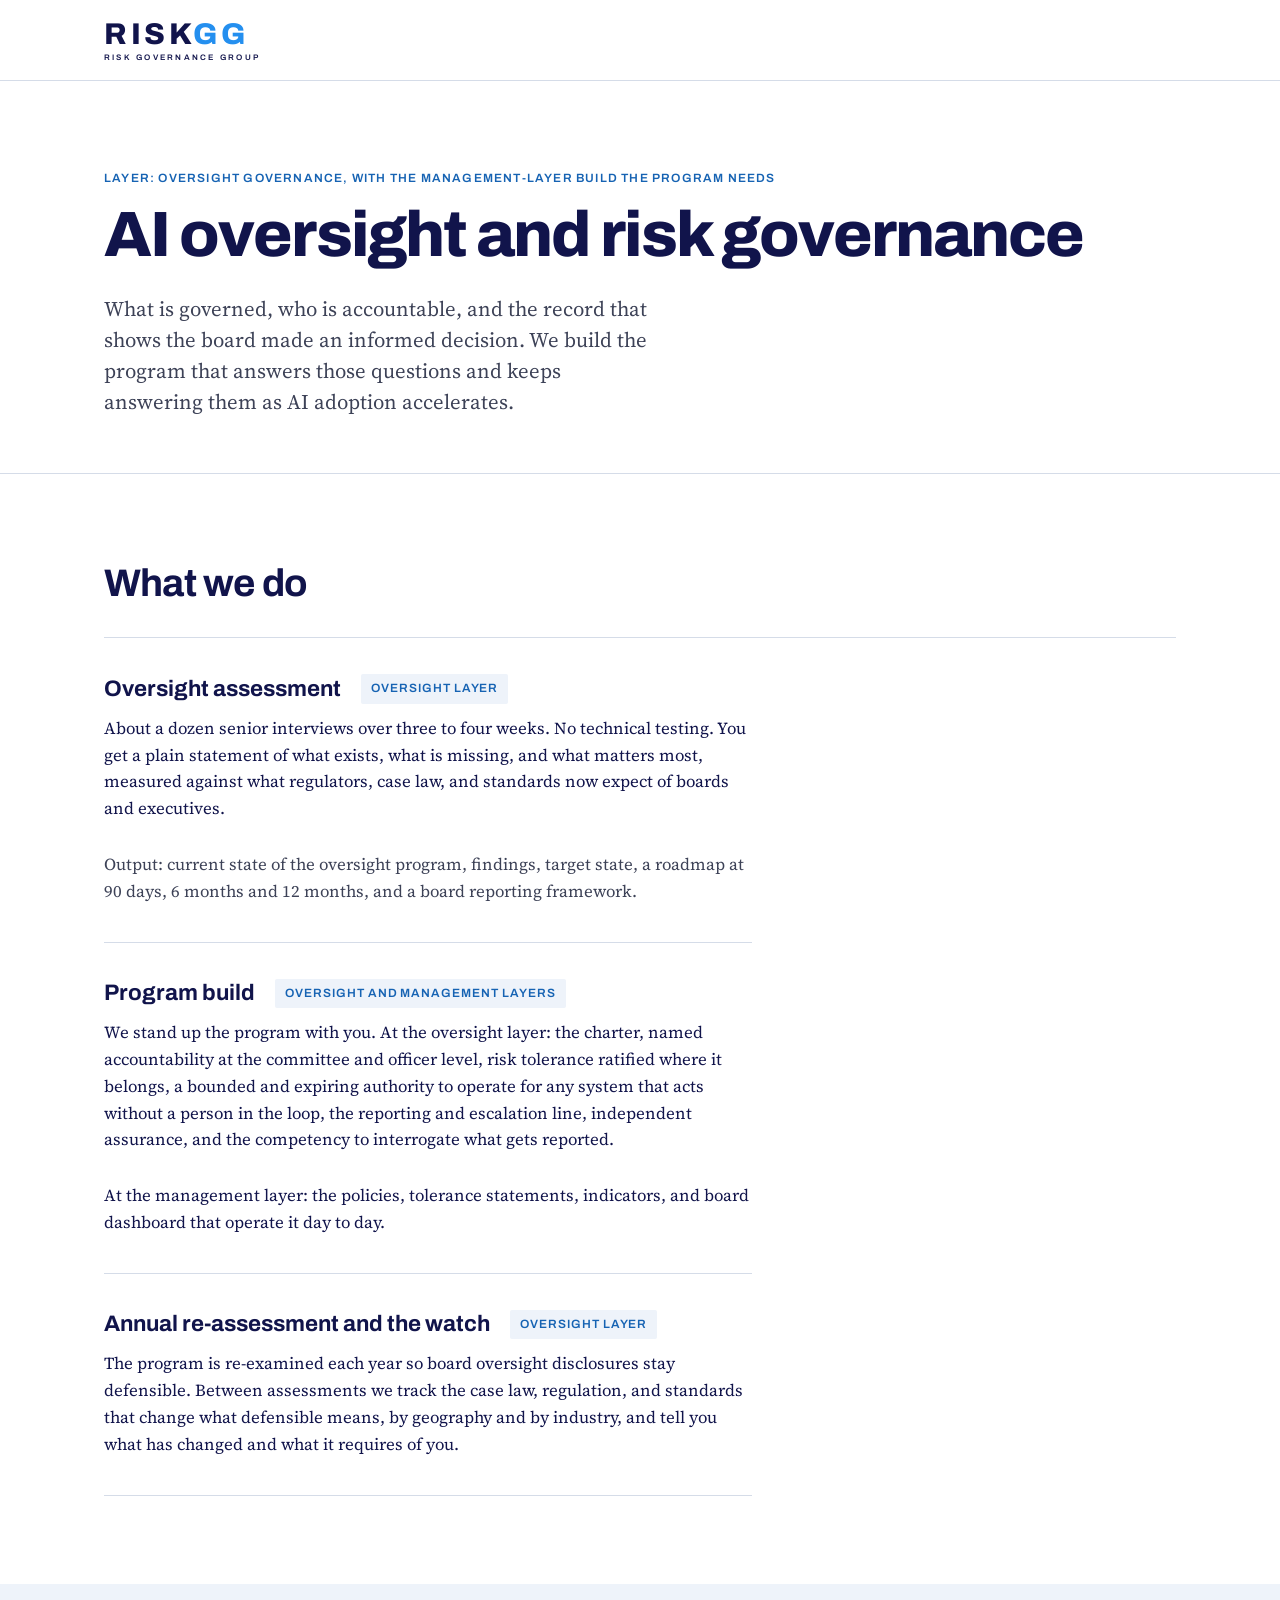
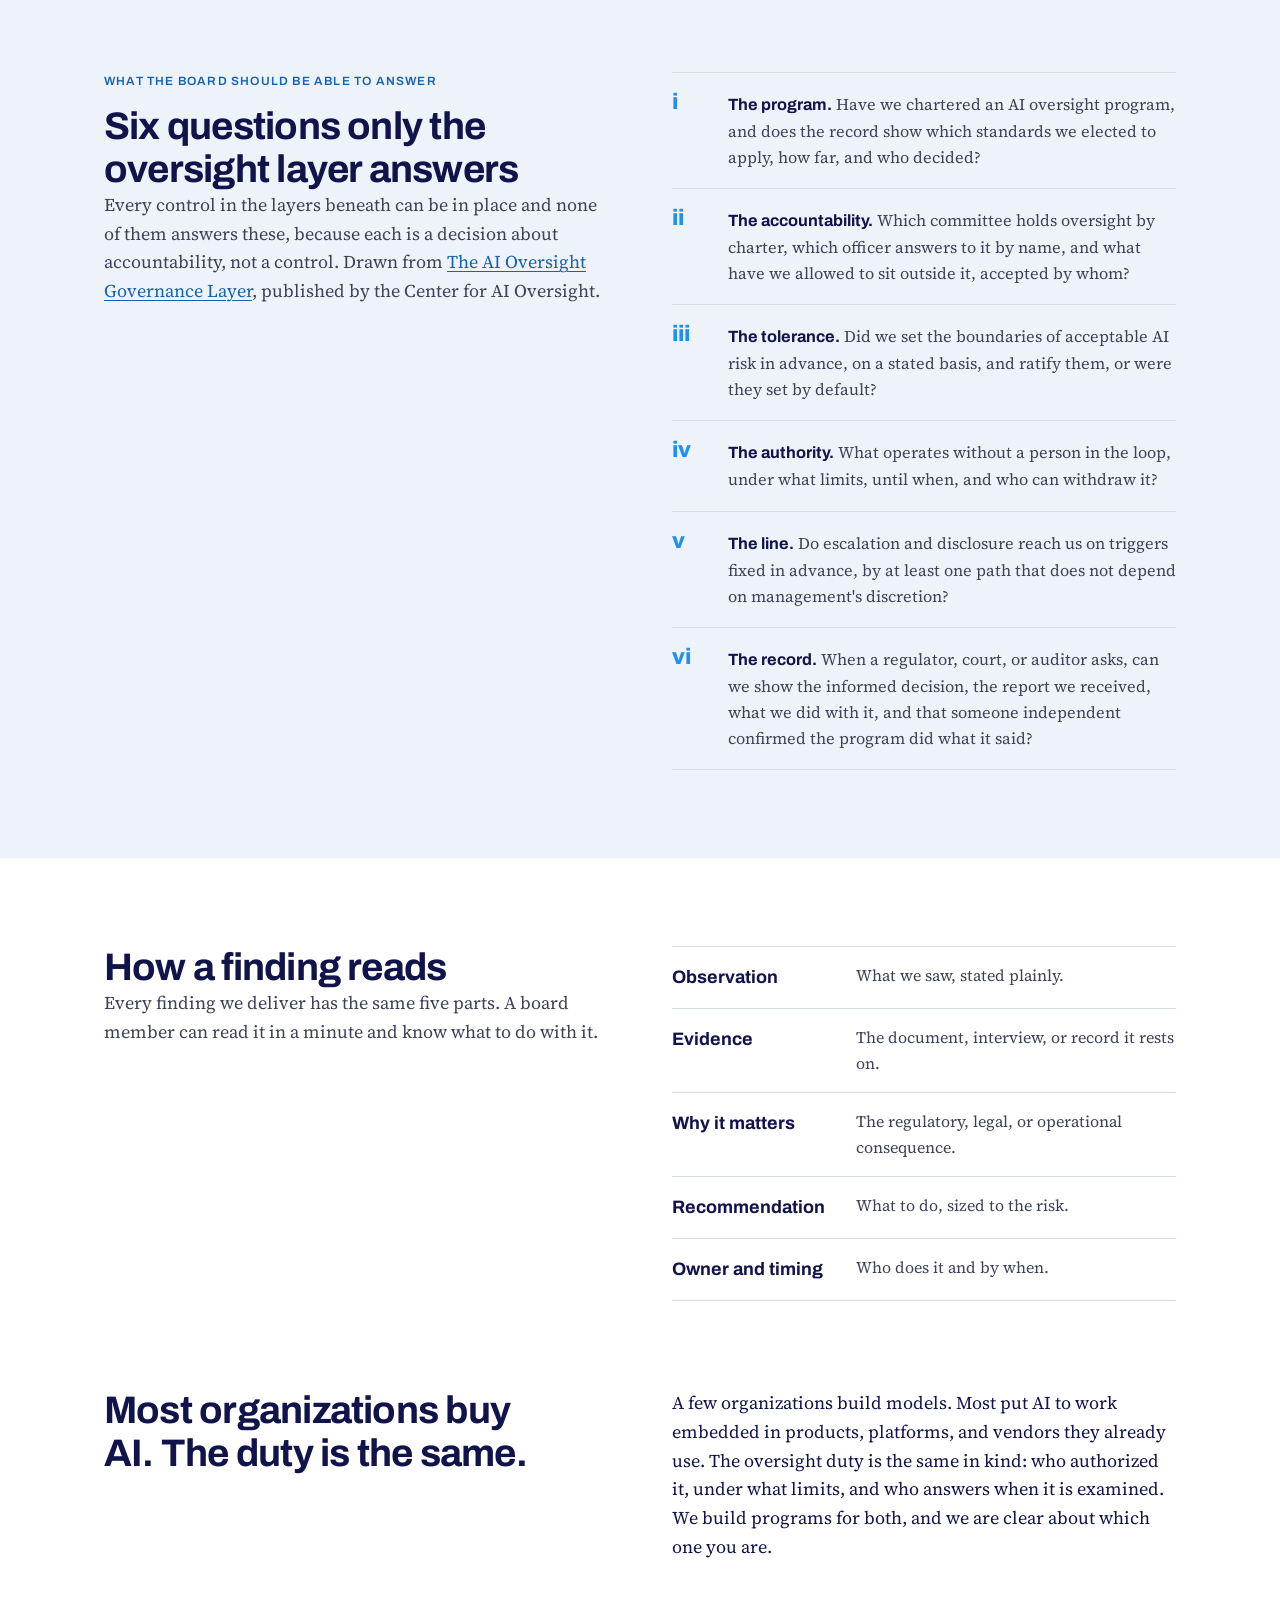
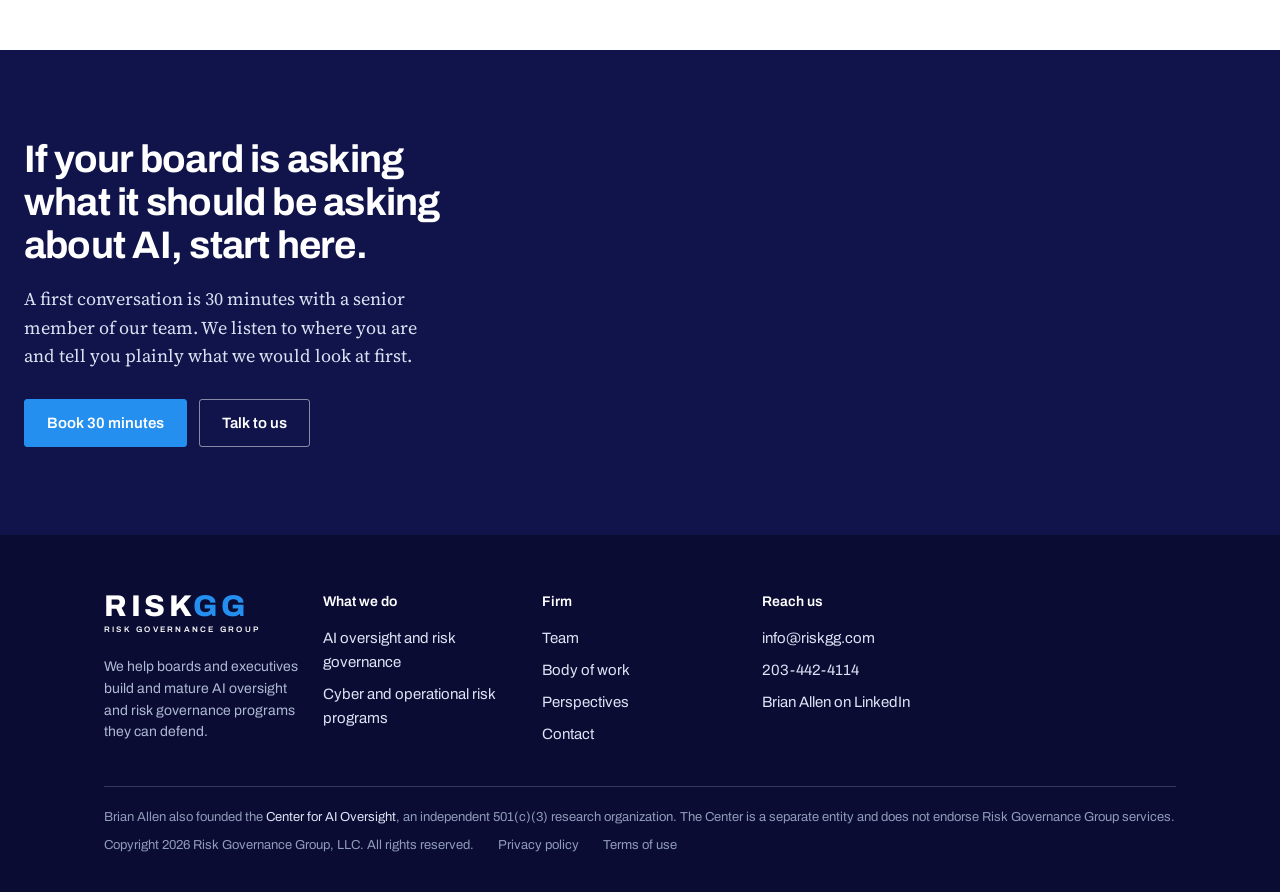
==== ai-oversight.html @ 3fca48e7 "Risk Governance Group site: initial static build for Vercel" ====
<!DOCTYPE html>
<html lang="en">
<head>
<meta charset="utf-8">
<meta name="viewport" content="width=device-width, initial-scale=1">
<title>AI Oversight and Risk Governance | Risk Governance Group</title>
<meta name="description" content="Oversight assessment, program build, and annual re-assessment for boards and executives accountable for AI.">
<link rel="canonical" href="https://riskgg.com/ai-oversight.html">
<meta property="og:type" content="website">
<meta property="og:site_name" content="Risk Governance Group">
<meta property="og:title" content="AI Oversight and Risk Governance | Risk Governance Group">
<meta property="og:description" content="Oversight assessment, program build, and annual re-assessment for boards and executives accountable for AI.">
<meta property="og:url" content="https://riskgg.com/ai-oversight.html">
<meta property="og:image" content="https://riskgg.com/assets/og-image.png">
<meta name="twitter:card" content="summary_large_image">
<link rel="preconnect" href="https://fonts.googleapis.com"><link rel="preconnect" href="https://fonts.gstatic.com" crossorigin><link href="https://fonts.googleapis.com/css2?family=Archivo:wght@400;500;600;700;800&family=Source+Serif+4:ital,opsz,wght@0,8..60,400;0,8..60,600;1,8..60,400&display=swap" rel="stylesheet">
<link rel="stylesheet" href="/styles.css">
<link rel="icon" href="/assets/favicon.svg" type="image/svg+xml">
</head>
<body>
<a class="skip" href="#main">Skip to content</a>
<header class="site-header">
  <div class="wrap header-inner">
    <a href="/" class="wordmark" aria-label="Risk Governance Group home"><span class="wm-top"><span class="wm-risk">RISK</span><span class="wm-gg">GG</span></span><span class="wm-sub">Risk Governance Group</span></a>
    <details class="menu">
      <summary aria-label="Menu">Menu</summary>
      <nav class="nav" aria-label="Primary">
        <a href="/ai-oversight" class="active" aria-current="page">AI oversight</a><a href="/cyber-operational-risk">Cyber and operational risk</a><a href="/team">Team</a><a href="/body-of-work">Body of work</a><a href="/perspectives">Perspectives</a>
        <a href="/contact" class="btn btn-solid btn-nav">Talk to us</a>
      </nav>
    </details>
  </div>
</header>
<main id="main">
<section class="page-hero">
  <div class="wrap">
    <div class="eyebrow">Layer: oversight governance, with the management-layer build the program needs</div>
    <h1>AI oversight and risk governance</h1>
    <p class="lede">What is governed, who is accountable, and the record that shows the board made an informed decision. We build the program that answers those questions and keeps answering them as AI adoption accelerates.</p>
  </div>
</section>

<section class="band">
  <div class="wrap">
    <h2>What we do</h2>
    <div class="engagements">
      <div class="engagement">
        <div class="eng-head"><h3>Oversight assessment</h3><span class="layer-tag">Oversight layer</span></div>
        <p>About a dozen senior interviews over three to four weeks. No technical testing. You get a plain statement of what exists, what is missing, and what matters most, measured against what regulators, case law, and standards now expect of boards and executives.</p>
        <p class="muted small">Output: current state of the oversight program, findings, target state, a roadmap at 90 days, 6 months and 12 months, and a board reporting framework.</p>
      </div>
      <div class="engagement">
        <div class="eng-head"><h3>Program build</h3><span class="layer-tag">Oversight and management layers</span></div>
        <p>We stand up the program with you. At the oversight layer: the charter, named accountability at the committee and officer level, risk tolerance ratified where it belongs, a bounded and expiring authority to operate for any system that acts without a person in the loop, the reporting and escalation line, independent assurance, and the competency to interrogate what gets reported.</p>
        <p>At the management layer: the policies, tolerance statements, indicators, and board dashboard that operate it day to day.</p>
      </div>
      <div class="engagement">
        <div class="eng-head"><h3>Annual re-assessment and the watch</h3><span class="layer-tag">Oversight layer</span></div>
        <p>The program is re-examined each year so board oversight disclosures stay defensible. Between assessments we track the case law, regulation, and standards that change what defensible means, by geography and by industry, and tell you what has changed and what it requires of you.</p>
      </div>
    </div>
  </div>
</section>

<section class="band band-light">
  <div class="wrap split">
    <div>
      <div class="eyebrow">What the board should be able to answer</div>
      <h2>Six questions only the oversight layer answers</h2>
      <p class="muted">Every control in the layers beneath can be in place and none of them answers these, because each is a decision about accountability, not a control. Drawn from <a href="https://cfaio.org/the-ai-oversight-governance-layer" rel="noopener">The AI Oversight Governance Layer</a>, published by the Center for AI Oversight.</p>
    </div>
    <ol class="questions">
      <li><b>The program.</b> Have we chartered an AI oversight program, and does the record show which standards we elected to apply, how far, and who decided?</li>
      <li><b>The accountability.</b> Which committee holds oversight by charter, which officer answers to it by name, and what have we allowed to sit outside it, accepted by whom?</li>
      <li><b>The tolerance.</b> Did we set the boundaries of acceptable AI risk in advance, on a stated basis, and ratify them, or were they set by default?</li>
      <li><b>The authority.</b> What operates without a person in the loop, under what limits, until when, and who can withdraw it?</li>
      <li><b>The line.</b> Do escalation and disclosure reach us on triggers fixed in advance, by at least one path that does not depend on management's discretion?</li>
      <li><b>The record.</b> When a regulator, court, or auditor asks, can we show the informed decision, the report we received, what we did with it, and that someone independent confirmed the program did what it said?</li>
    </ol>
  </div>
</section>

<section class="band">
  <div class="wrap split">
    <div>
      <h2>How a finding reads</h2>
      <p class="muted">Every finding we deliver has the same five parts. A board member can read it in a minute and know what to do with it.</p>
    </div>
    <div class="finding">
      <div><b>Observation</b><span>What we saw, stated plainly.</span></div>
      <div><b>Evidence</b><span>The document, interview, or record it rests on.</span></div>
      <div><b>Why it matters</b><span>The regulatory, legal, or operational consequence.</span></div>
      <div><b>Recommendation</b><span>What to do, sized to the risk.</span></div>
      <div><b>Owner and timing</b><span>Who does it and by when.</span></div>
    </div>
  </div>
</section>

<section class="band band-tight">
  <div class="wrap split">
    <h2>Most organizations buy AI. The duty is the same.</h2>
    <div>
      <p>A few organizations build models. Most put AI to work embedded in products, platforms, and vendors they already use. The oversight duty is the same in kind: who authorized it, under what limits, and who answers when it is examined. We build programs for both, and we are clear about which one you are.</p>
    </div>
  </div>
</section>

<section class="band band-navy cta">
  <div class="wrap cta-inner">
    <h2>If your board is asking what it should be asking about AI, start here.</h2>
    <p>A first conversation is 30 minutes with a senior member of our team. We listen to where you are and tell you plainly what we would look at first.</p>
    <div class="btn-row"><a href="https://calendar.app.google/1QkTQTcaoQQRDGSk6" rel="noopener" class="btn btn-blue">Book 30 minutes</a><a href="/contact" class="btn btn-ghost-light">Talk to us</a></div>
  </div>
</section>
</main>
<footer class="site-footer">
  <div class="wrap footer-grid">
    <div class="footer-brand">
      <a href="/" class="wordmark wordmark-white" aria-label="Risk Governance Group home"><span class="wm-top"><span class="wm-risk">RISK</span><span class="wm-gg">GG</span></span><span class="wm-sub">Risk Governance Group</span></a>
      <p>We help boards and executives build and mature AI oversight and risk governance programs they can defend.</p>
    </div>
    <div>
      <h4>What we do</h4>
      <a href="/ai-oversight">AI oversight and risk governance</a>
      <a href="/cyber-operational-risk">Cyber and operational risk programs</a>
    </div>
    <div>
      <h4>Firm</h4>
      <a href="/team">Team</a>
      <a href="/body-of-work">Body of work</a>
      <a href="/perspectives">Perspectives</a>
      <a href="/contact">Contact</a>
    </div>
    <div>
      <h4>Reach us</h4>
      <a href="mailto:info@riskgg.com">info@riskgg.com</a>
      <a href="tel:+12034424114">203-442-4114</a>
      <a href="https://www.linkedin.com/in/brian-allen-esq-93a1545/" rel="noopener">Brian Allen on LinkedIn</a>
    </div>
    <div class="footer-legal">
      <span>Brian Allen also founded the <a href="https://cfaio.org" rel="noopener">Center for AI Oversight</a>, an independent 501(c)(3) research organization. The Center is a separate entity and does not endorse Risk Governance Group services.</span>
      <div class="footer-copy"><span>Copyright 2026 Risk Governance Group, LLC. All rights reserved.</span><a href="/privacy">Privacy policy</a><a href="/terms">Terms of use</a></div>
    </div>
  </div>
</footer>
</body>
</html>
---- styles.css ----
/* Risk Governance Group site styles
   Layout: one 1120px column, bands of white, pale blue and navy; typography carries the design, no photography.
   Colors (single light look, set explicitly): */
:root{
  --navy:#11144B;
  --navy-deep:#0A0C33;
  --blue:#248FEF;
  --blue-link:#1663B3;
  --ink:#11144B;
  --ink-soft:#3D4257;
  --ink-mute:#6B7186;
  --line:#D5DCE8;
  --pale:#EEF3FA;
  --paper:#FFFFFF;
  --on-navy:#D9E2F2;
  --on-navy-mute:#8F9BB8;
  --display:"Archivo",Arial,Helvetica,sans-serif;
  --body:"Source Serif 4",Georgia,"Times New Roman",serif;
  color-scheme:light;
}
*{box-sizing:border-box}
html{-webkit-text-size-adjust:100%}
body{margin:0;background:var(--paper);color:var(--ink);font-family:var(--body);font-size:18px;line-height:1.6}
img{max-width:100%;height:auto;display:block}
a{color:var(--blue-link);text-underline-offset:3px;text-decoration-thickness:1px}
a:hover{color:var(--navy)}
a:focus-visible,button:focus-visible,summary:focus-visible{outline:3px solid var(--blue);outline-offset:3px}
p{text-wrap:pretty;margin:0 0 1em}
p:last-child{margin-bottom:0}
h1,h2,h3,h4{font-family:var(--display);text-wrap:balance;margin:0;color:var(--ink)}
h1{font-weight:800;font-size:clamp(2.3rem,5vw,4.2rem);line-height:1.04;letter-spacing:-0.03em}
h2{font-weight:700;font-size:clamp(1.6rem,3vw,2.4rem);line-height:1.12;letter-spacing:-0.02em}
h3{font-weight:700;font-size:1.2rem;line-height:1.25}
h4{font-size:14px;font-weight:600}
.measure{max-width:64ch}
.muted{color:var(--ink-soft)}
.small{font-size:1rem}
.skip{position:absolute;left:-999px;top:0;background:var(--navy);color:#fff;padding:8px 12px;z-index:50}
.skip:focus{left:16px}

/* layout */
.wrap{max-width:1120px;margin:0 auto;padding-left:max(24px,env(safe-area-inset-left,0px));padding-right:max(24px,env(safe-area-inset-right,0px))}
.band{padding-block:88px}
.band-tight{padding-block:0 88px}
.band-light{background:var(--pale)}
.band-navy{background:var(--navy);color:#fff}
.band-navy h2,.band-navy h3{color:#fff}
.band-navy p{color:var(--on-navy)}
.eyebrow{font-family:var(--display);font-size:12px;letter-spacing:0.1em;text-transform:uppercase;font-weight:600;color:var(--blue-link);margin-bottom:14px}
.h2-narrow{max-width:22ch;margin-bottom:18px}
.split{display:grid;grid-template-columns:repeat(auto-fit,minmax(300px,1fr));gap:40px 64px;align-items:start}
.split>div{min-width:0}
.split h2+div,.split>h2{min-width:0}
.section-head{display:flex;flex-wrap:wrap;justify-content:space-between;align-items:end;gap:24px}
.section-head>div{max-width:60ch}
.section-head h2{margin-bottom:14px}
.link-strong{font-family:var(--display);font-weight:600;font-size:15px}

/* header */
.site-header{border-bottom:1px solid var(--line);background:var(--paper);position:sticky;top:0;z-index:20}
.header-inner{display:flex;align-items:center;justify-content:space-between;min-height:80px;gap:32px}
.wordmark{display:inline-flex;flex-direction:column;line-height:1;text-decoration:none;color:var(--navy);flex-shrink:0}
.wm-top{font-family:var(--display);font-weight:800;font-size:30px;letter-spacing:0.12em}
.wm-risk{color:var(--navy)}
.wm-gg{color:var(--blue)}
.wm-sub{font-family:var(--display);font-size:8px;letter-spacing:0.28em;text-transform:uppercase;font-weight:600;margin-top:5px;color:var(--navy)}
.wordmark-white .wm-risk,.wordmark-white .wm-sub{color:#fff}
.menu{position:relative}
.menu>summary{list-style:none;cursor:pointer;display:none;font-family:var(--display);font-weight:600;font-size:15px;padding:10px 14px;border:1.5px solid var(--navy);border-radius:3px;color:var(--navy)}
.menu>summary::-webkit-details-marker{display:none}
.nav{display:flex;align-items:center;gap:28px;font-family:var(--display);font-size:15px;font-weight:500;flex-wrap:wrap;row-gap:10px}
.nav a{color:var(--navy);text-decoration:none;white-space:nowrap;padding:4px 0;border-bottom:2px solid transparent}
.nav a:hover{border-bottom-color:var(--blue)}
.nav a.active{border-bottom-color:var(--navy)}
.nav a.btn-nav{border-bottom:0;padding:10px 18px}
@media (max-width:860px){
  .menu>summary{display:inline-block}
  .nav{display:none;position:absolute;right:0;top:calc(100% + 10px);background:var(--paper);border:1px solid var(--line);padding:16px 20px;flex-direction:column;align-items:stretch;gap:14px;min-width:260px;box-shadow:0 12px 32px rgba(17,20,75,0.12)}
  .menu[open]>.nav{display:flex}
  .nav a{white-space:normal}
}

/* buttons */
.btn{font-family:var(--display);font-weight:600;font-size:15px;text-decoration:none;padding:14px 22px;border-radius:3px;display:inline-block;border:1.5px solid var(--navy);transition:background .15s,color .15s,border-color .15s;line-height:1.2}
.btn-solid{background:var(--navy);color:#fff}
.btn-solid:hover{background:var(--blue);border-color:var(--blue);color:#fff}
.btn-outline{color:var(--navy);background:transparent}
.btn-outline:hover{background:var(--navy);color:#fff}
.btn-blue{background:var(--blue);border-color:var(--blue);color:#fff}
.btn-blue:hover{background:#fff;color:var(--navy);border-color:#fff}
.btn-ghost-light{color:#fff;border-color:rgba(255,255,255,0.5);background:transparent}
.btn-ghost-light:hover{border-color:#fff;background:#fff;color:var(--navy)}
.btn-row{display:flex;flex-wrap:wrap;gap:12px;margin-top:28px}

/* hero */
.hero{padding-block:96px 0}
.hero-grid{display:grid;grid-template-columns:repeat(auto-fit,minmax(300px,1fr));gap:48px 64px;align-items:end;margin-bottom:64px}
.hero-copy{grid-column:span 2;min-width:0}
.hero-copy h1{max-width:16ch;margin-bottom:28px}
.lede{font-size:1.3rem;line-height:1.5;color:var(--ink-soft);max-width:56ch}
.hero-aside{font-family:var(--display);font-size:15px;color:var(--ink-soft);border-top:2px solid var(--blue);padding-top:18px;display:flex;flex-direction:column;gap:6px;min-width:0}
.hero-aside h3{font-size:12px;letter-spacing:0.1em;text-transform:uppercase;font-weight:600;margin-bottom:6px;color:var(--navy)}
@media (max-width:700px){.hero-copy{grid-column:span 1}}
.layers{margin:0 0 96px;border:1px solid var(--line);background:var(--paper)}
.layers svg{width:100%;height:auto;display:block}

/* page hero */
.page-hero{padding-block:88px 56px;border-bottom:1px solid var(--line)}
.page-hero h1{margin-bottom:24px}
.page-hero-tight{padding-block:64px 32px}

/* steps */
.steps{display:grid;grid-template-columns:repeat(auto-fit,minmax(260px,1fr));gap:40px 32px;margin-top:48px}
.step{border-top:3px solid var(--navy);padding-top:20px;min-width:0}
.step-n{font-family:var(--display);font-weight:800;font-size:2.4rem;line-height:1;color:var(--blue);display:block;margin-bottom:12px}
.step h3{font-size:1.35rem;margin-bottom:10px}
.step p{font-size:1.02rem}

/* lists */
.list-grid{display:grid;grid-template-columns:repeat(auto-fit,minmax(240px,1fr));gap:0 40px;border-top:1px solid var(--line);min-width:0}
.list-grid>div{padding:22px 0;border-bottom:1px solid var(--line);min-width:0}
.list-grid h3{font-size:1.15rem;margin-bottom:8px}
.list-grid p{font-size:1rem;color:var(--ink-soft)}
.roles{display:grid;grid-template-columns:1fr;border-top:1px solid var(--line);min-width:0}
.roles>div{padding:18px 0;border-bottom:1px solid var(--line);display:flex;flex-direction:column;gap:4px}
.roles b{font-family:var(--display);font-weight:700;font-size:1.05rem}
.roles span{font-size:0.98rem;color:var(--ink-soft);line-height:1.5}
.roles-wide{grid-template-columns:repeat(auto-fit,minmax(300px,1fr));gap:0 48px;margin-top:36px}
.roles-wide>div{padding:24px 0}

/* statement */
.statement-inner{display:grid;grid-template-columns:repeat(auto-fit,minmax(300px,1fr));gap:32px 64px;align-items:end}
.statement-big{font-family:var(--display);font-weight:700;font-size:clamp(1.5rem,3vw,2.2rem);line-height:1.22;letter-spacing:-0.02em;max-width:24ch;grid-column:span 2;color:#fff}
.statement-small{font-size:1.2rem;line-height:1.5}
@media (max-width:700px){.statement-big{grid-column:span 1}}

/* cards */
.cards-3{display:grid;grid-template-columns:repeat(auto-fit,minmax(280px,1fr));gap:24px;margin-top:48px}
.card,.book{display:flex;flex-direction:column;gap:12px;background:var(--paper);padding:28px;border-top:3px solid var(--navy);text-decoration:none;color:var(--ink);min-width:0;transition:border-top-color .15s}
.card:hover,.book:hover{border-top-color:var(--blue);color:var(--ink)}
.band-light .card{background:var(--paper)}
.card-kicker{font-family:var(--display);font-size:12px;letter-spacing:0.08em;text-transform:uppercase;color:var(--ink-mute)}
.card-title{font-family:var(--display);font-weight:700;font-size:1.3rem;line-height:1.2}
.card-text{font-size:1rem;color:var(--ink-soft);line-height:1.5}
.card-link{font-family:var(--display);font-size:14px;font-weight:600;color:var(--blue-link);margin-top:auto}
.books{display:grid;grid-template-columns:repeat(auto-fit,minmax(280px,1fr));gap:24px;margin-top:40px}
.book{background:var(--pale)}
.book-static{cursor:default}
.book-static:hover{border-top-color:var(--navy)}

/* engagements */
.engagements{display:grid;grid-template-columns:1fr;border-top:1px solid var(--line);margin-top:32px}
.engagement{padding:36px 0;border-bottom:1px solid var(--line);display:grid;grid-template-columns:minmax(0,1fr);gap:12px;max-width:72ch}
.eng-head{display:flex;flex-wrap:wrap;align-items:center;gap:12px 20px}
.eng-head h3{font-size:1.4rem}
.layer-tag{font-family:var(--display);font-size:12px;letter-spacing:0.08em;text-transform:uppercase;font-weight:600;color:var(--blue-link);background:var(--pale);padding:5px 10px;border-radius:2px}
.engagement p{font-size:1.05rem}

/* questions */
.questions{margin:0;padding:0;list-style:none;counter-reset:q;border-top:1px solid var(--line);min-width:0}
.questions li{counter-increment:q;padding:18px 0 18px 56px;border-bottom:1px solid var(--line);position:relative;font-size:1.02rem;color:var(--ink-soft)}
.questions li::before{content:counter(q,lower-roman);position:absolute;left:0;top:18px;font-family:var(--display);font-weight:800;font-size:1.4rem;color:var(--blue);line-height:1}
.questions b{font-family:var(--display);color:var(--ink);font-weight:700}

/* finding */
.finding{border-top:1px solid var(--line)}
.finding>div{display:grid;grid-template-columns:minmax(150px,1fr) 2fr;gap:8px 24px;padding:16px 0;border-bottom:1px solid var(--line)}
.finding b{font-family:var(--display);font-weight:700}
.finding span{color:var(--ink-soft);font-size:1rem}
@media (max-width:520px){.finding>div{grid-template-columns:1fr}}

/* bio */
.bio-grid{display:grid;grid-template-columns:repeat(auto-fit,minmax(280px,1fr));gap:40px 64px;align-items:start}
.bio-grid>div{min-width:0}
.bio-grid>div:last-child{grid-column:span 2}
@media (max-width:700px){.bio-grid>div:last-child{grid-column:span 1}}
.portrait{aspect-ratio:4/5;max-width:100%;background:var(--line);overflow:hidden}
.portrait img{width:100%;height:100%;object-fit:cover;object-position:center top}
.bio-grid h2{font-size:clamp(1.8rem,3vw,2.5rem);margin-bottom:8px}
.bio-title{font-family:var(--display);color:var(--ink-soft);font-size:16px;margin-bottom:24px}
.cred-grid{font-family:var(--display);font-size:15px;line-height:1.5;color:var(--ink-soft);border-top:1px solid var(--line);margin-top:28px;display:grid;grid-template-columns:repeat(auto-fit,minmax(220px,1fr));gap:0 32px}
.cred-grid>div{padding:12px 0;border-bottom:1px solid var(--line)}
.cred-grid b{color:var(--ink);font-weight:600;display:block}

/* article rows */
.center-block{background:var(--pale);padding:40px}
.center-block .section-head{align-items:baseline;margin-bottom:8px}
.center-block>p{margin-bottom:24px;max-width:64ch;font-size:1rem}
.list-rows{border-top:1px solid var(--line);margin-top:24px}
.article{display:grid;grid-template-columns:minmax(120px,1fr) 5fr auto;gap:8px 24px;padding:20px 0;border-bottom:1px solid var(--line);text-decoration:none;color:var(--ink);align-items:baseline}
.article:hover .art-title{color:var(--blue-link)}
.art-cat{font-family:var(--display);font-size:14px;color:var(--ink-mute)}
.art-body{display:flex;flex-direction:column;gap:4px;min-width:0}
.art-title{font-family:var(--display);font-weight:700;font-size:1.15rem;line-height:1.25}
.art-blurb{font-size:0.98rem;color:var(--ink-soft);line-height:1.5}
.art-arrow{font-family:var(--display);font-size:14px;color:var(--blue-link)}
@media (max-width:600px){.article{grid-template-columns:1fr auto}.art-cat{grid-column:1 / -1}}

/* contact */
.contact-card{background:var(--pale);padding:40px;min-width:0}
.contact-card h2{margin-bottom:20px}
.contact-rows{border-top:1px solid var(--line)}
.contact-rows>div{display:grid;grid-template-columns:110px 1fr;gap:12px;padding:16px 0;border-bottom:1px solid var(--line);align-items:baseline}
.contact-label{font-family:var(--display);font-size:12px;letter-spacing:0.1em;text-transform:uppercase;font-weight:600;color:var(--ink-mute)}
.contact-value{font-family:var(--display);font-size:1.15rem;font-weight:600;text-decoration:none;word-break:break-word}

/* CTA */
.cta{padding-block:88px}
.cta-inner{max-width:60ch;margin-left:0}
.cta h2{margin-bottom:18px}
.cta p{max-width:46ch}

/* legal */
.legal h2{font-size:1.25rem;margin:36px 0 10px}
.legal h2:first-child{margin-top:0}
.legal ul{padding-left:1.2em;margin:0 0 1em}
.legal li{margin-bottom:6px}

/* footer */
.site-footer{background:var(--navy-deep);color:#C9D2E6;padding-block:56px 36px;font-family:var(--display);font-size:15px}
.footer-grid{display:grid;grid-template-columns:repeat(auto-fit,minmax(180px,1fr));gap:32px 24px}
.footer-grid>div{min-width:0;display:flex;flex-direction:column;gap:8px}
.footer-grid h4{color:#fff;margin-bottom:4px}
.footer-grid a{color:#DCE4F5;text-decoration:none}
.footer-grid a:hover{color:#fff;text-decoration:underline}
.footer-brand p{color:#AEB9D3;max-width:34ch;font-size:14px;line-height:1.55;margin-top:14px}
.footer-legal{grid-column:1 / -1;border-top:1px solid rgba(255,255,255,0.18);padding-top:20px;margin-top:8px;font-size:13px;color:var(--on-navy-mute);gap:10px}
.footer-legal a{color:#DCE4F5}
.footer-copy{display:flex;flex-wrap:wrap;gap:8px 24px}
.footer-copy a{color:var(--on-navy-mute)}

@media (prefers-reduced-motion:reduce){*{transition:none!important}}

/* article pages */
.article-body p{font-size:1.1rem}
.article-body p b{font-family:var(--display);font-size:1.2rem;display:block;margin-top:8px}
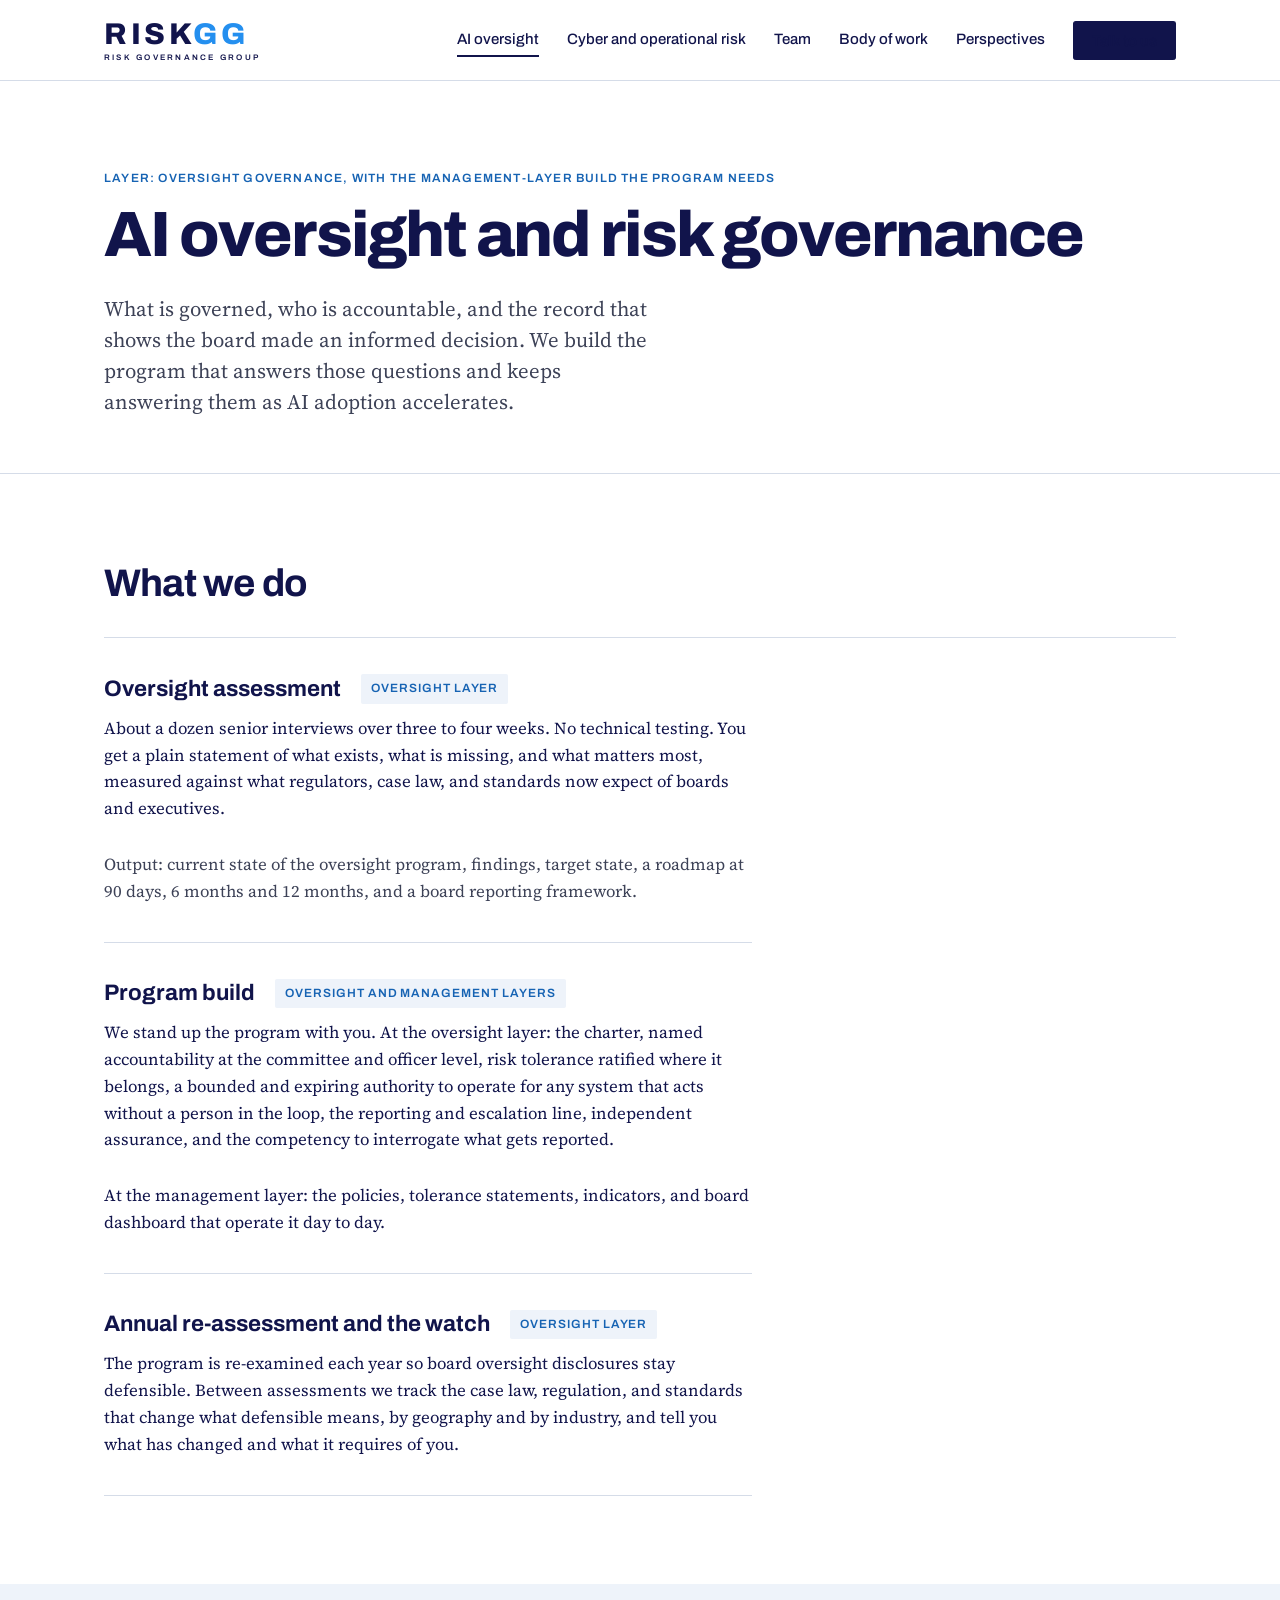
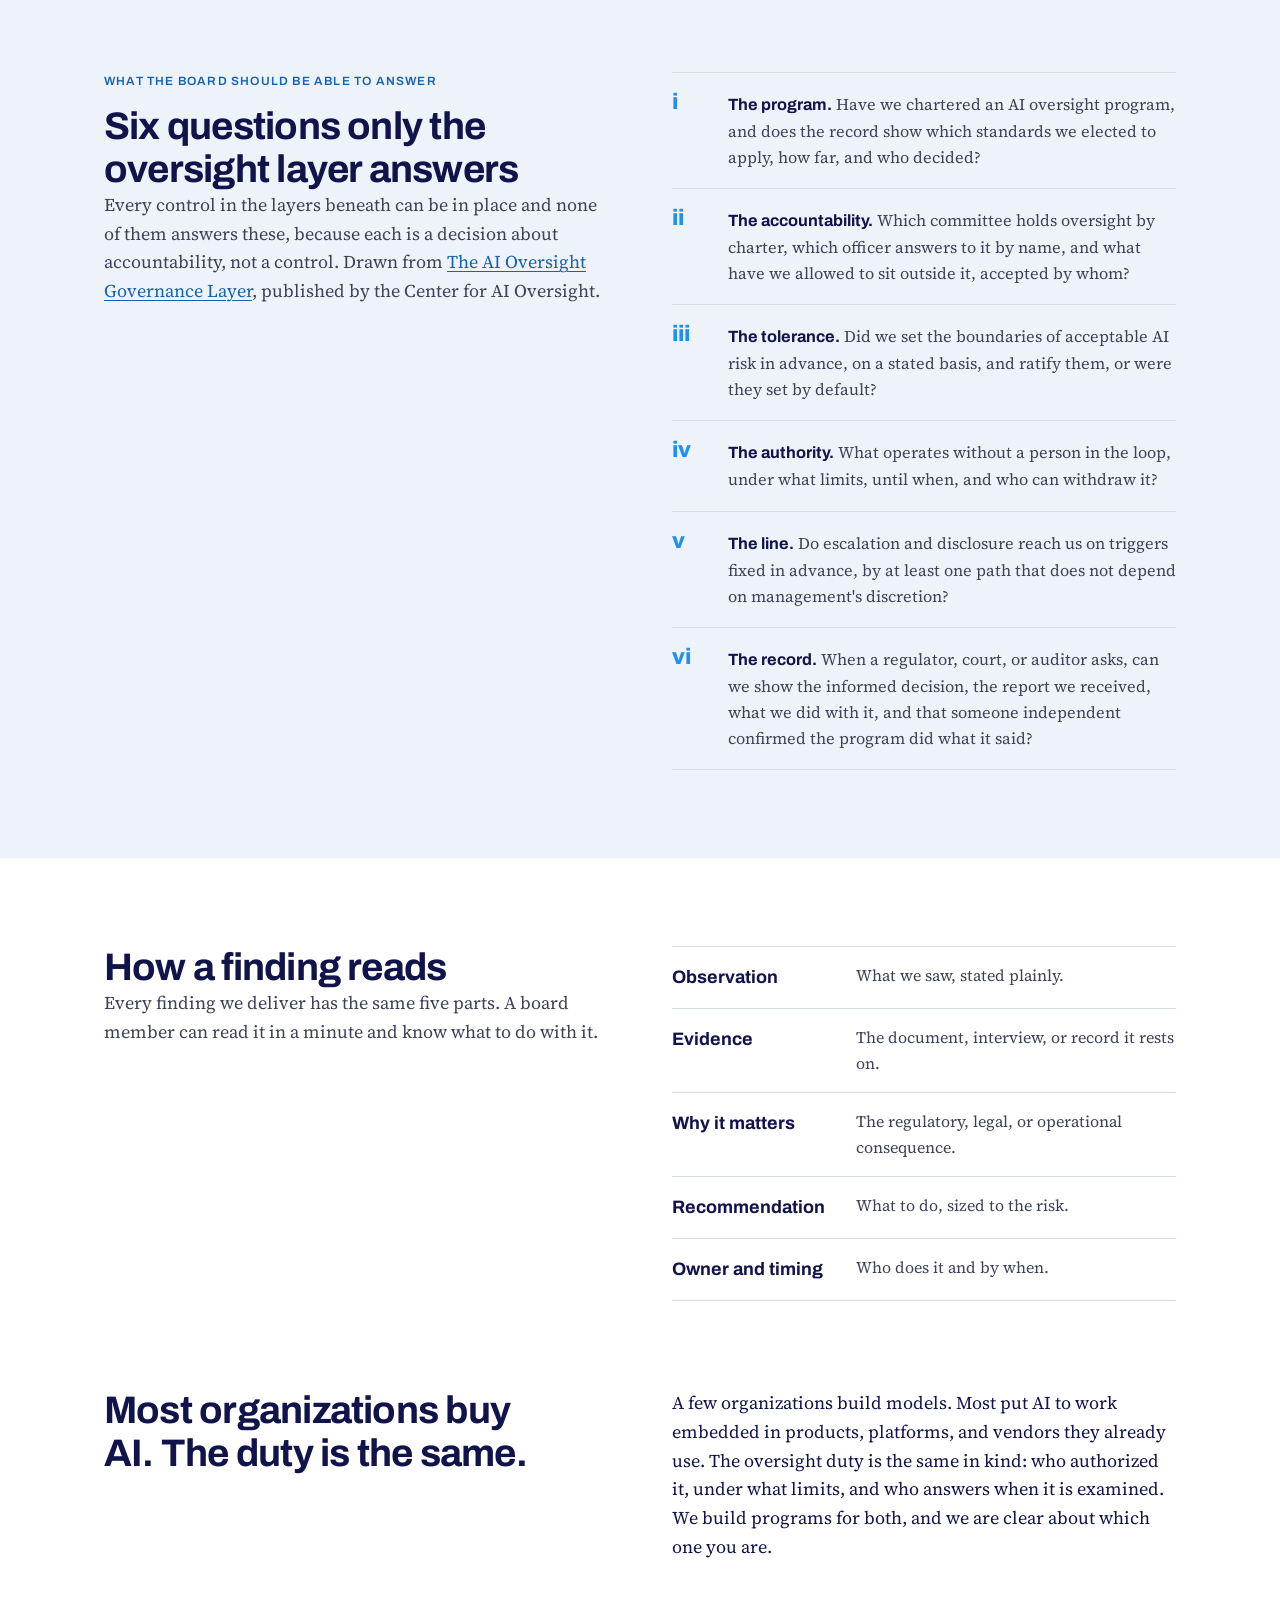
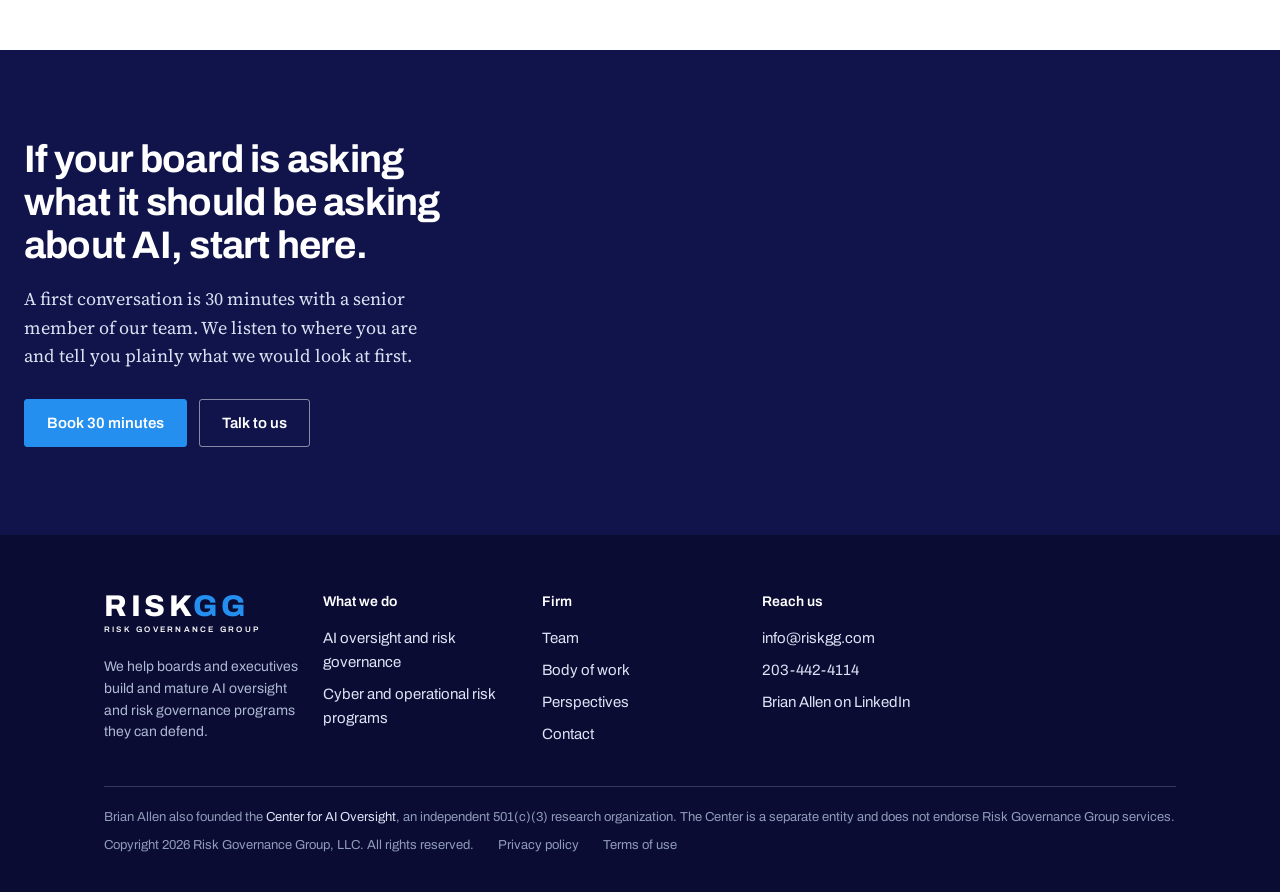
==== commit fd835dfe: "Fix desktop header navigation visibility" ====
--- a/ai-oversight.html
+++ b/ai-oversight.html
@@ -22,9 +22,13 @@
 <header class="site-header">
   <div class="wrap header-inner">
     <a href="/" class="wordmark" aria-label="Risk Governance Group home"><span class="wm-top"><span class="wm-risk">RISK</span><span class="wm-gg">GG</span></span><span class="wm-sub">Risk Governance Group</span></a>
+    <nav class="nav nav-desktop" aria-label="Primary">
+      <a href="/ai-oversight" class="active" aria-current="page">AI oversight</a><a href="/cyber-operational-risk">Cyber and operational risk</a><a href="/team">Team</a><a href="/body-of-work">Body of work</a><a href="/perspectives">Perspectives</a>
+      <a href="/contact" class="btn btn-solid btn-nav">Talk to us</a>
+    </nav>
     <details class="menu">
       <summary aria-label="Menu">Menu</summary>
-      <nav class="nav" aria-label="Primary">
+      <nav class="nav nav-mobile" aria-label="Mobile Primary">
         <a href="/ai-oversight" class="active" aria-current="page">AI oversight</a><a href="/cyber-operational-risk">Cyber and operational risk</a><a href="/team">Team</a><a href="/body-of-work">Body of work</a><a href="/perspectives">Perspectives</a>
         <a href="/contact" class="btn btn-solid btn-nav">Talk to us</a>
       </nav>
--- a/styles.css
+++ b/styles.css
@@ -65,8 +65,8 @@
 .wm-gg{color:var(--blue)}
 .wm-sub{font-family:var(--display);font-size:8px;letter-spacing:0.28em;text-transform:uppercase;font-weight:600;margin-top:5px;color:var(--navy)}
 .wordmark-white .wm-risk,.wordmark-white .wm-sub{color:#fff}
-.menu{position:relative}
-.menu>summary{list-style:none;cursor:pointer;display:none;font-family:var(--display);font-weight:600;font-size:15px;padding:10px 14px;border:1.5px solid var(--navy);border-radius:3px;color:var(--navy)}
+.menu{position:relative;display:none}
+.menu>summary{list-style:none;cursor:pointer;display:inline-block;font-family:var(--display);font-weight:600;font-size:15px;padding:10px 14px;border:1.5px solid var(--navy);border-radius:3px;color:var(--navy)}
 .menu>summary::-webkit-details-marker{display:none}
 .nav{display:flex;align-items:center;gap:28px;font-family:var(--display);font-size:15px;font-weight:500;flex-wrap:wrap;row-gap:10px}
 .nav a{color:var(--navy);text-decoration:none;white-space:nowrap;padding:4px 0;border-bottom:2px solid transparent}
@@ -74,9 +74,10 @@
 .nav a.active{border-bottom-color:var(--navy)}
 .nav a.btn-nav{border-bottom:0;padding:10px 18px}
 @media (max-width:860px){
-  .menu>summary{display:inline-block}
-  .nav{display:none;position:absolute;right:0;top:calc(100% + 10px);background:var(--paper);border:1px solid var(--line);padding:16px 20px;flex-direction:column;align-items:stretch;gap:14px;min-width:260px;box-shadow:0 12px 32px rgba(17,20,75,0.12)}
-  .menu[open]>.nav{display:flex}
+  .nav-desktop{display:none}
+  .menu{display:block}
+  .nav-mobile{display:none;position:absolute;right:0;top:calc(100% + 10px);background:var(--paper);border:1px solid var(--line);padding:16px 20px;flex-direction:column;align-items:stretch;gap:14px;min-width:260px;box-shadow:0 12px 32px rgba(17,20,75,0.12)}
+  .menu[open]>.nav-mobile{display:flex}
   .nav a{white-space:normal}
 }
 
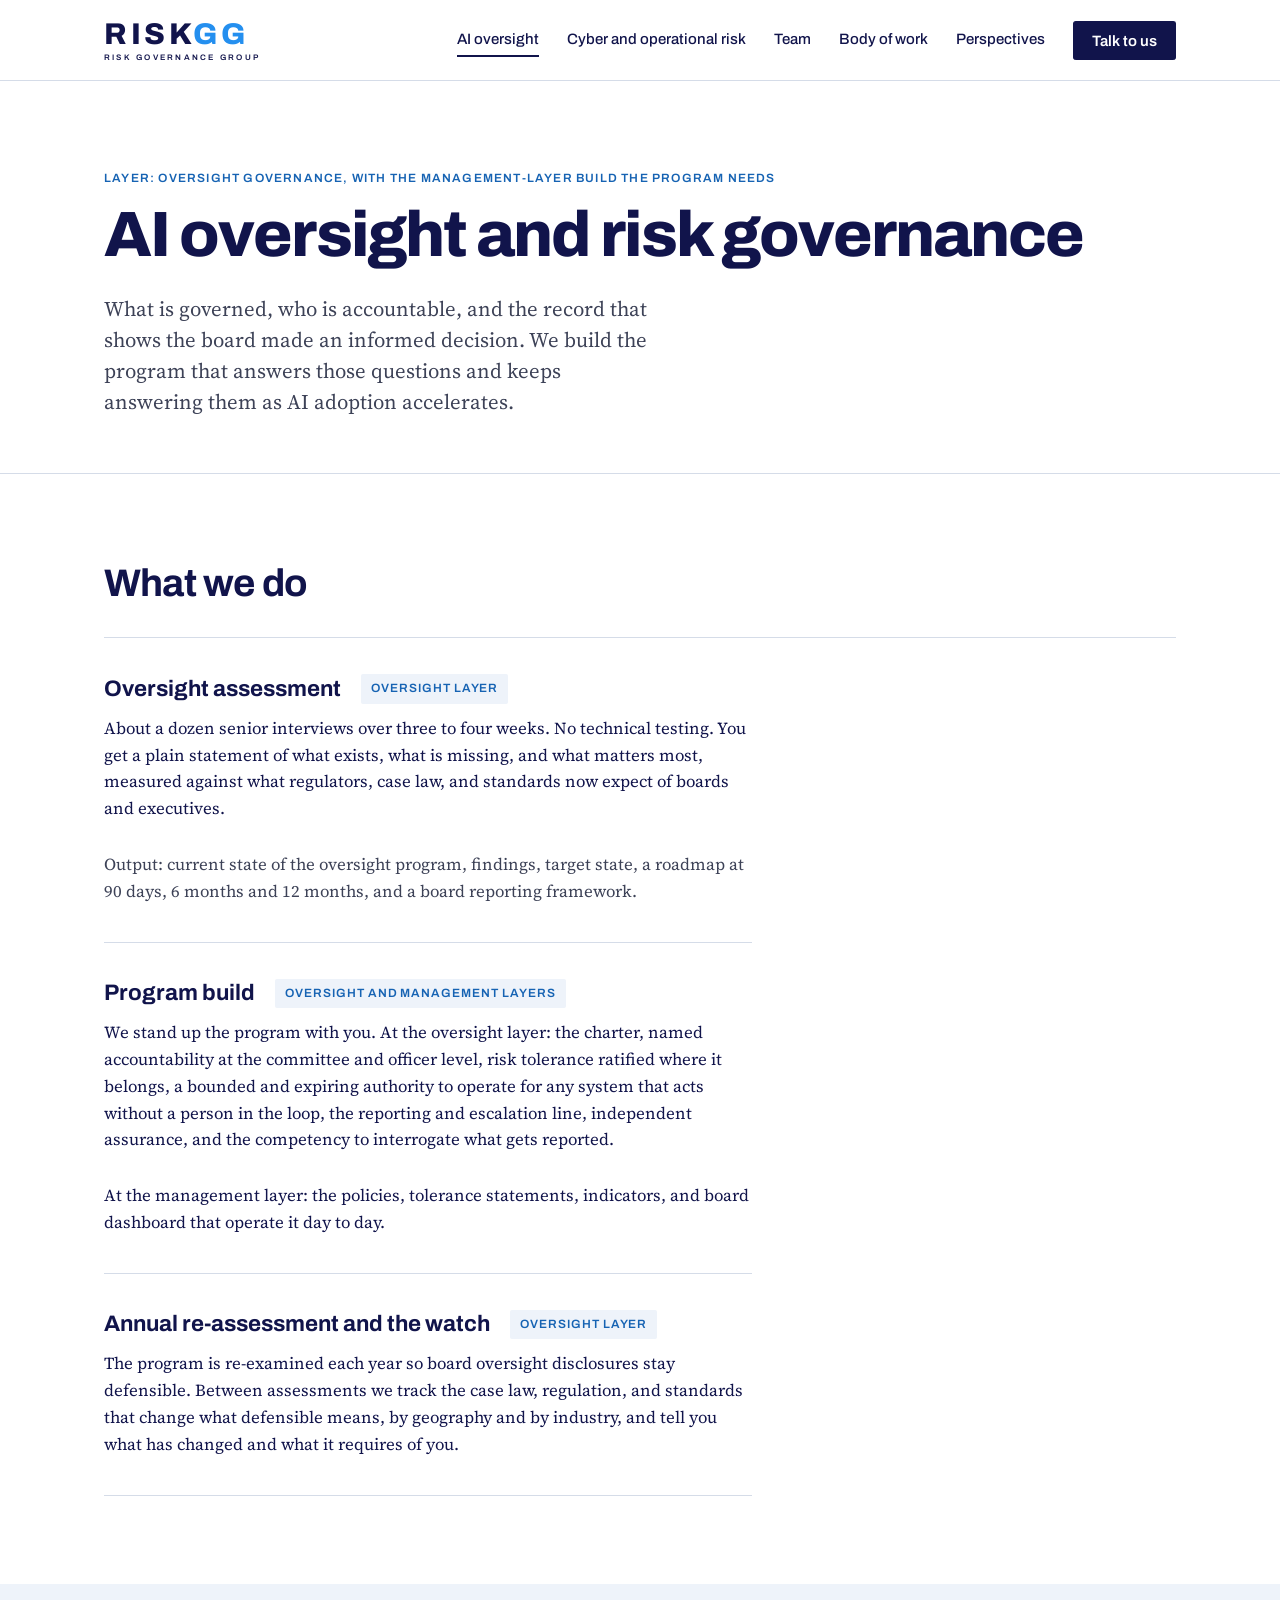
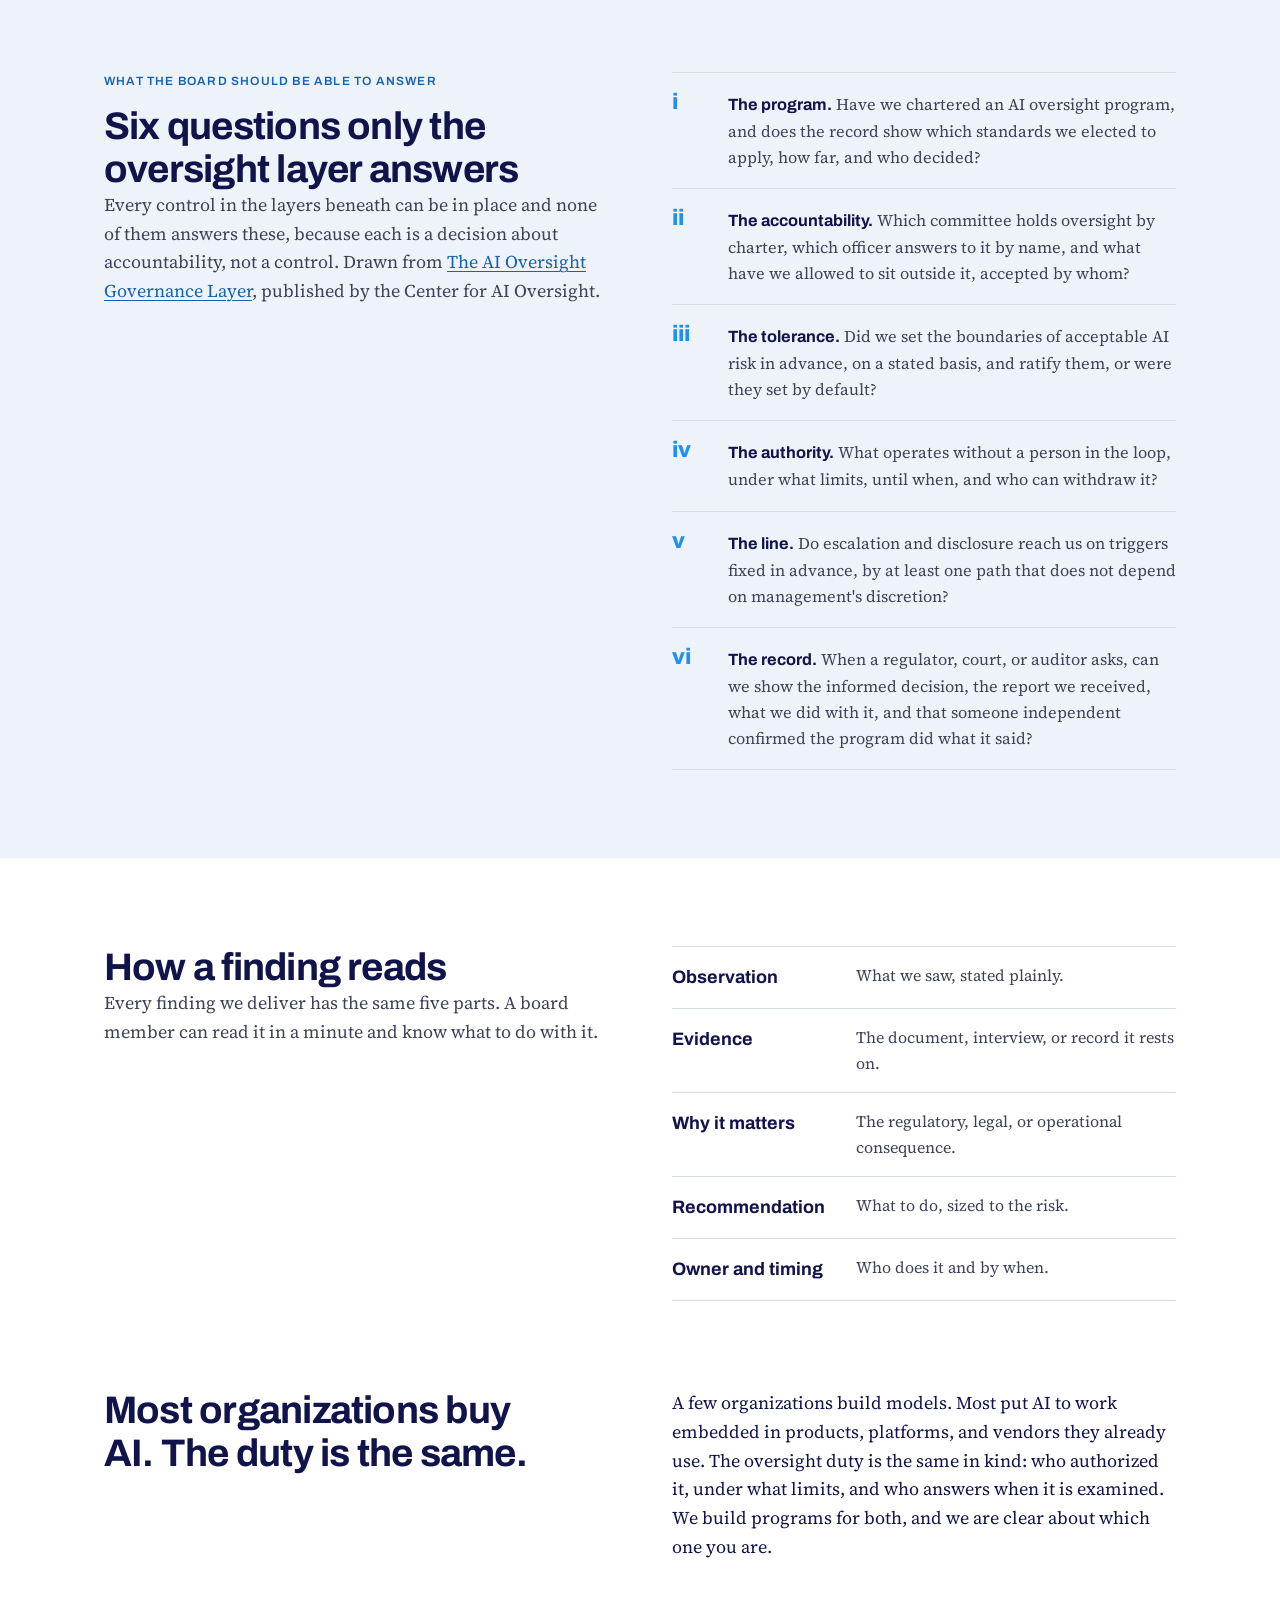
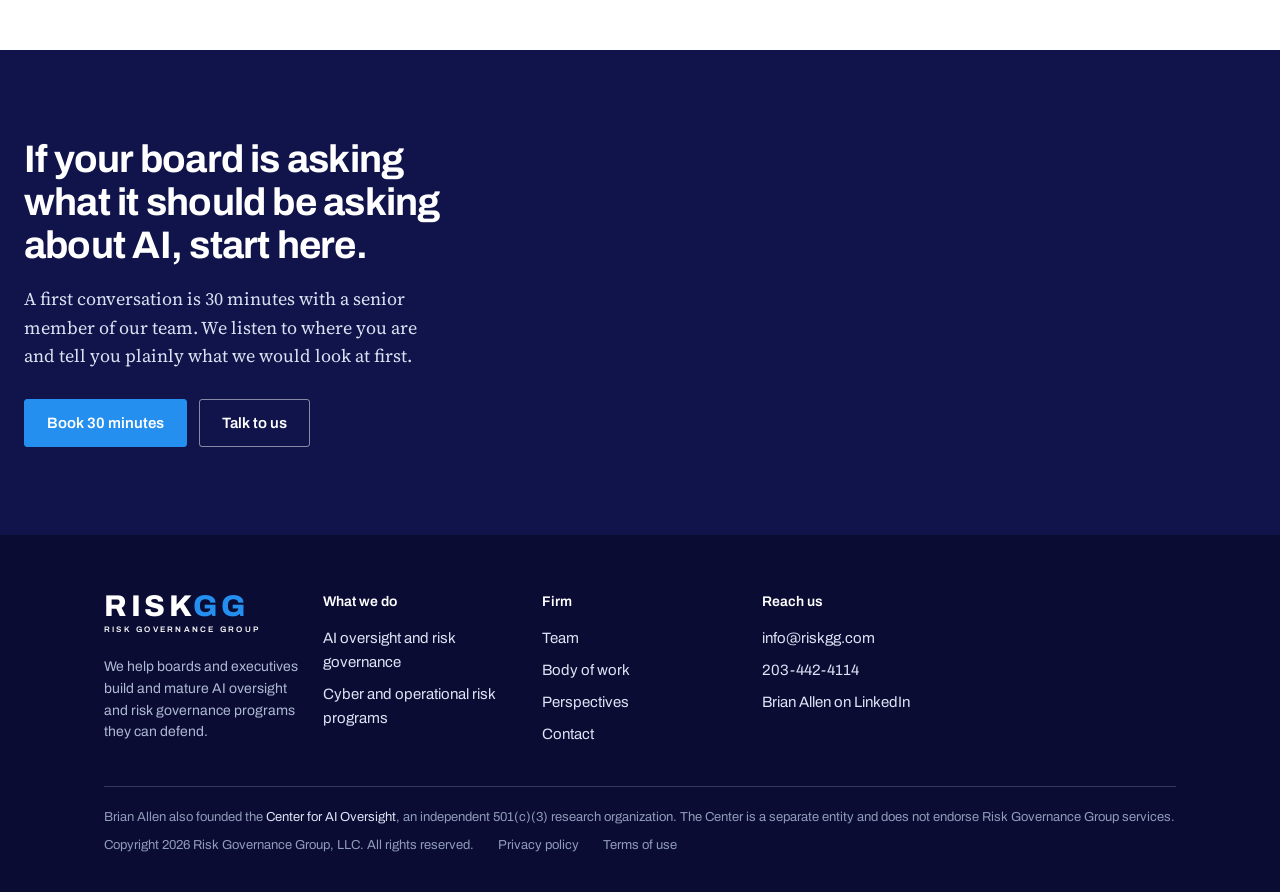
==== commit c7351c68: "Site fixes: remove two PDFs, clean canonicals, privacy text, 404, layer graphic, polish" ====
--- a/ai-oversight.html
+++ b/ai-oversight.html
@@ -5,17 +5,19 @@
 <meta name="viewport" content="width=device-width, initial-scale=1">
 <title>AI Oversight and Risk Governance | Risk Governance Group</title>
 <meta name="description" content="Oversight assessment, program build, and annual re-assessment for boards and executives accountable for AI.">
-<link rel="canonical" href="https://riskgg.com/ai-oversight.html">
+<link rel="canonical" href="https://riskgg.com/ai-oversight">
 <meta property="og:type" content="website">
 <meta property="og:site_name" content="Risk Governance Group">
 <meta property="og:title" content="AI Oversight and Risk Governance | Risk Governance Group">
 <meta property="og:description" content="Oversight assessment, program build, and annual re-assessment for boards and executives accountable for AI.">
-<meta property="og:url" content="https://riskgg.com/ai-oversight.html">
+<meta property="og:url" content="https://riskgg.com/ai-oversight">
 <meta property="og:image" content="https://riskgg.com/assets/og-image.png">
 <meta name="twitter:card" content="summary_large_image">
 <link rel="preconnect" href="https://fonts.googleapis.com"><link rel="preconnect" href="https://fonts.gstatic.com" crossorigin><link href="https://fonts.googleapis.com/css2?family=Archivo:wght@400;500;600;700;800&family=Source+Serif+4:ital,opsz,wght@0,8..60,400;0,8..60,600;1,8..60,400&display=swap" rel="stylesheet">
 <link rel="stylesheet" href="/styles.css">
 <link rel="icon" href="/assets/favicon.svg" type="image/svg+xml">
+<link rel="apple-touch-icon" href="/assets/apple-touch-icon.png">
+<meta name="theme-color" content="#11144B">
 </head>
 <body>
 <a class="skip" href="#main">Skip to content</a>
@@ -124,19 +126,19 @@
       <p>We help boards and executives build and mature AI oversight and risk governance programs they can defend.</p>
     </div>
     <div>
-      <h4>What we do</h4>
+      <h2>What we do</h2>
       <a href="/ai-oversight">AI oversight and risk governance</a>
       <a href="/cyber-operational-risk">Cyber and operational risk programs</a>
     </div>
     <div>
-      <h4>Firm</h4>
+      <h2>Firm</h2>
       <a href="/team">Team</a>
       <a href="/body-of-work">Body of work</a>
       <a href="/perspectives">Perspectives</a>
       <a href="/contact">Contact</a>
     </div>
     <div>
-      <h4>Reach us</h4>
+      <h2>Reach us</h2>
       <a href="mailto:info@riskgg.com">info@riskgg.com</a>
       <a href="tel:+12034424114">203-442-4114</a>
       <a href="https://www.linkedin.com/in/brian-allen-esq-93a1545/" rel="noopener">Brian Allen on LinkedIn</a>
--- a/styles.css
+++ b/styles.css
@@ -72,7 +72,8 @@
 .nav a{color:var(--navy);text-decoration:none;white-space:nowrap;padding:4px 0;border-bottom:2px solid transparent}
 .nav a:hover{border-bottom-color:var(--blue)}
 .nav a.active{border-bottom-color:var(--navy)}
-.nav a.btn-nav{border-bottom:0;padding:10px 18px}
+.nav a.btn-nav{border-bottom:0;padding:10px 18px;color:#fff}
+.nav a.btn-nav:hover{color:#fff}
 @media (max-width:860px){
   .nav-desktop{display:none}
   .menu{display:block}
@@ -100,10 +101,37 @@
 .hero-copy h1{max-width:16ch;margin-bottom:28px}
 .lede{font-size:1.3rem;line-height:1.5;color:var(--ink-soft);max-width:56ch}
 .hero-aside{font-family:var(--display);font-size:15px;color:var(--ink-soft);border-top:2px solid var(--blue);padding-top:18px;display:flex;flex-direction:column;gap:6px;min-width:0}
-.hero-aside h3{font-size:12px;letter-spacing:0.1em;text-transform:uppercase;font-weight:600;margin-bottom:6px;color:var(--navy)}
+.hero-aside .aside-title{font-family:var(--display);font-size:12px;letter-spacing:0.1em;text-transform:uppercase;font-weight:600;margin:0 0 6px;color:var(--navy)}
 @media (max-width:700px){.hero-copy{grid-column:span 1}}
-.layers{margin:0 0 96px;border:1px solid var(--line);background:var(--paper)}
-.layers svg{width:100%;height:auto;display:block}
+
+/* three layers figure */
+.layers{margin:0 0 96px;padding:28px;border:1px solid var(--line);background:var(--paper);font-family:var(--display)}
+.layers-body{display:flex;flex-direction:column;gap:16px}
+.layers-rail{display:flex;align-items:center;gap:10px;font-size:15px;font-weight:600;letter-spacing:0.08em;text-transform:uppercase;color:var(--blue-link);padding-bottom:8px;border-bottom:1.5px solid var(--blue-link)}
+.layers-rail-arrow{font-size:18px;line-height:1}
+.layers-list{list-style:none;margin:0;padding:0;display:flex;flex-direction:column;gap:16px;flex:1;min-width:0}
+.layer-card{padding:22px 24px;border-radius:3px;min-width:0;overflow-wrap:break-word}
+.layer-oversight{background:var(--navy);color:#fff;border-left:6px solid var(--blue)}
+.layer-management{background:var(--pale);color:var(--ink);border:1px solid var(--line)}
+.layer-technical{background:var(--paper);color:var(--ink);border:1px solid var(--line)}
+.layer-top{display:flex;flex-wrap:wrap;align-items:center;justify-content:space-between;gap:8px 16px;margin-bottom:8px}
+.layer-label{font-size:15px;font-weight:600;letter-spacing:0.08em;text-transform:uppercase;color:var(--blue-link)}
+.layer-oversight .layer-label{color:#8FC2F7}
+.layer-start{font-size:15px;font-weight:600;letter-spacing:0.08em;text-transform:uppercase;color:var(--blue)}
+.layer-line{font-size:clamp(1.15rem,2.2vw,1.35rem);font-weight:700;line-height:1.25;margin:0 0 6px;color:var(--ink)}
+.layer-oversight .layer-line{color:#fff}
+.layer-detail{font-size:16px;line-height:1.5;margin:0;color:var(--ink-soft)}
+.layer-oversight .layer-detail{color:var(--on-navy)}
+.layers-caption{margin-top:18px;font-size:15px;line-height:1.5;color:var(--ink-mute)}
+@media (min-width:900px){
+  .layers-body{flex-direction:row;align-items:stretch;gap:24px}
+  .layers-rail{order:2;writing-mode:vertical-rl;flex-direction:row;justify-content:center;padding-bottom:0;padding-left:12px;border-bottom:0;border-left:1.5px solid var(--blue-link)}
+  .layers-list{order:1}
+}
+@media (max-width:480px){
+  .layers{padding:18px 16px}
+  .layer-card{padding:18px 16px}
+}
 
 /* page hero */
 .page-hero{padding-block:88px 56px;border-bottom:1px solid var(--line)}
@@ -115,6 +143,8 @@
 .step{border-top:3px solid var(--navy);padding-top:20px;min-width:0}
 .step-n{font-family:var(--display);font-weight:800;font-size:2.4rem;line-height:1;color:var(--blue);display:block;margin-bottom:12px}
 .step h3{font-size:1.35rem;margin-bottom:10px}
+.step .eng-head{margin-bottom:10px}
+.step .eng-head h3{margin-bottom:0}
 .step p{font-size:1.02rem}
 
 /* lists */
@@ -221,7 +251,7 @@
 .site-footer{background:var(--navy-deep);color:#C9D2E6;padding-block:56px 36px;font-family:var(--display);font-size:15px}
 .footer-grid{display:grid;grid-template-columns:repeat(auto-fit,minmax(180px,1fr));gap:32px 24px}
 .footer-grid>div{min-width:0;display:flex;flex-direction:column;gap:8px}
-.footer-grid h4{color:#fff;margin-bottom:4px}
+.footer-grid h2{color:#fff;margin-bottom:4px;font-size:14px;font-weight:600;line-height:1.6;letter-spacing:0}
 .footer-grid a{color:#DCE4F5;text-decoration:none}
 .footer-grid a:hover{color:#fff;text-decoration:underline}
 .footer-brand p{color:#AEB9D3;max-width:34ch;font-size:14px;line-height:1.55;margin-top:14px}
